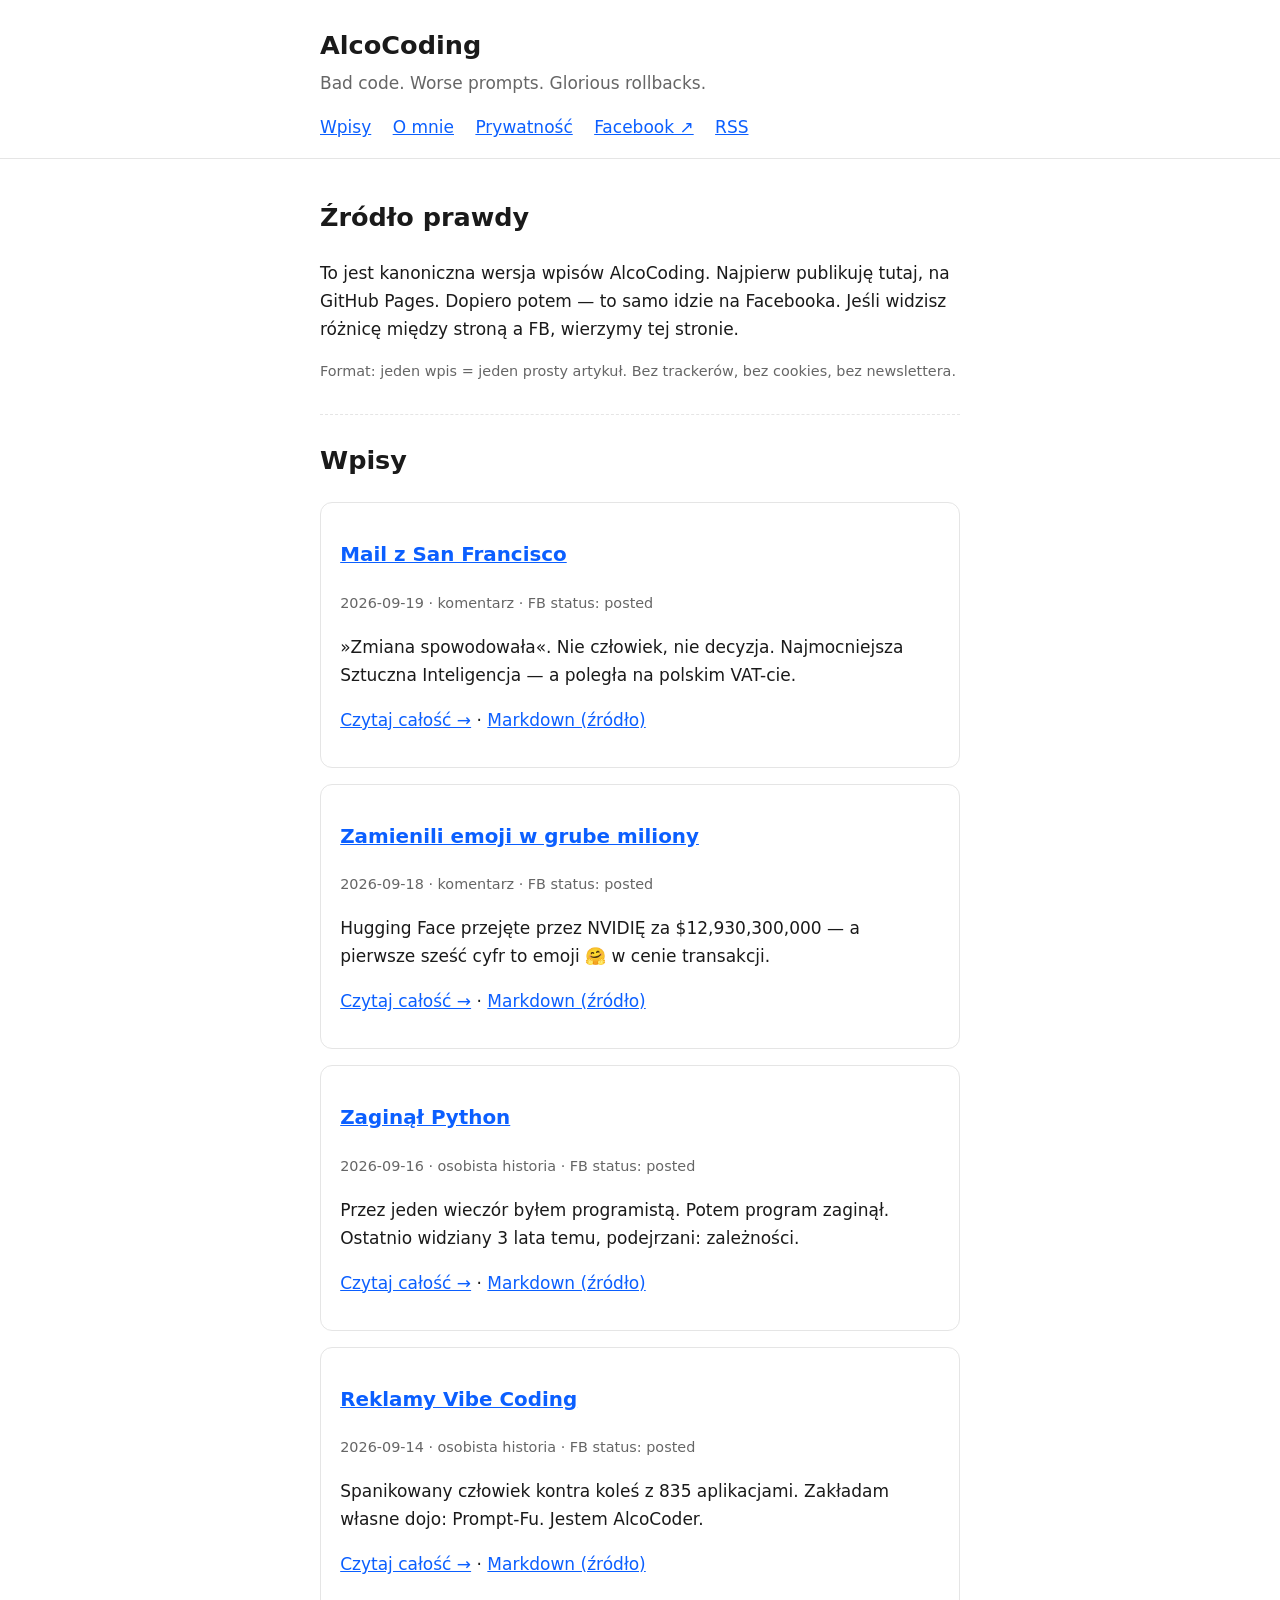
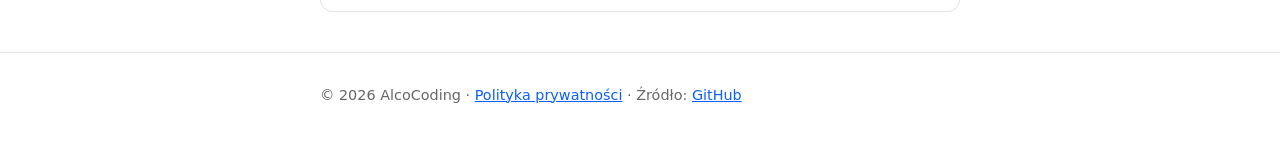
==== index.html @ 1a088f19 "AlcoCoding: zrodlo prawdy — 4 wpisy, szablon, polityka prywatnosci" ====
<!doctype html>
<html lang="pl">
<head>
  <meta charset="utf-8">
  <meta name="viewport" content="width=device-width, initial-scale=1">
  <title>AlcoCoding — Bad code. Worse prompts. Glorious rollbacks.</title>
  <meta name="description" content="AlcoCoding — źródło prawdy. Wpisy publikowane najpierw tutaj, potem na Facebooku. Vibe coding, Prompt-Fu, deploye i rollbacki.">
  <link rel="stylesheet" href="style.css">
  <link rel="alternate" type="application/rss+xml" title="AlcoCoding RSS" href="feed.xml">
</head>
<body>
<header class="site-header">
  <div class="wrap">
    <a class="brand" href="index.html">AlcoCoding</a>
    <p class="tagline">Bad code. Worse prompts. Glorious rollbacks.</p>
    <nav>
      <a href="index.html" aria-current="page">Wpisy</a>
      <a href="o-mnie.html">O mnie</a>
      <a href="privacy.html">Prywatność</a>
      <a href="https://www.facebook.com/AlcoCoding" rel="me noopener">Facebook ↗</a>
      <a href="feed.xml">RSS</a>
    </nav>
  </div>
</header>

<main class="wrap">
  <section class="intro">
    <h1>Źródło prawdy</h1>
    <p>To jest kanoniczna wersja wpisów AlcoCoding. Najpierw publikuję tutaj, na GitHub Pages. Dopiero potem — to samo idzie na Facebooka. Jeśli widzisz różnicę między stroną a FB, wierzymy tej stronie.</p>
    <p class="meta">Format: jeden wpis = jeden prosty artykuł. Bez trackerów, bez cookies, bez newslettera.</p>
  </section>

  <section id="lista-wpisow" aria-live="polite">
    <h2>Wpisy</h2>
    <div id="posts">Ładowanie…</div>
    <noscript>
      <ul>
        <li><a href="posts/2026-09-19-mail-z-san-francisco.html">Mail z San Francisco</a> <time>2026-09-19</time></li>
        <li><a href="posts/2026-09-18-emoji-w-grube-miliony.html">Zamienili emoji w grube miliony</a> <time>2026-09-18</time></li>
        <li><a href="posts/2026-09-16-zaginal-python.html">Zaginął Python</a> <time>2026-09-16</time></li>
        <li><a href="posts/2026-09-14-reklamy-vibe-coding.html">Reklamy Vibe Coding</a> <time>2026-09-14</time></li>
      </ul>
    </noscript>
  </section>
</main>

<footer class="site-footer">
  <div class="wrap">
    <p>© <span id="rok"></span> AlcoCoding · <a href="privacy.html">Polityka prywatności</a> · Źródło: <a href="https://github.com/AlcoCodingAI/AlcoCodingAI.github.io">GitHub</a></p>
  </div>
</footer>

<script>
fetch('posts/posts.json').then(r => r.json()).then(data => {
  document.getElementById('rok').textContent = new Date().getFullYear();
  const box = document.getElementById('posts');
  box.innerHTML = data.map(p => `
    <article class="card">
      <h3><a href="${p.url}">${p.title}</a></h3>
      <p class="meta"><time datetime="${p.date}">${p.date}</time> · ${p.genre} · FB status: ${p.fb_status}</p>
      <p>${p.excerpt}</p>
      <p><a href="${p.url}">Czytaj całość →</a> · <a href="${p.md}">Markdown (źródło)</a></p>
    </article>`).join('');
}).catch(() => {
  document.getElementById('posts').innerHTML = '<p>Nie udało się wczytać listy. Skorzystaj z linków poniżej (noscript).</p>';
  document.getElementById('rok').textContent = new Date().getFullYear();
});
</script>
</body>
</html>
---- style.css ----
:root { color-scheme: light dark; --max: 42rem; --fg: #1a1a1a; --bg: #fff; --muted: #666; --line: #e5e5e5; --link: #0b5fff; }
@media (prefers-color-scheme: dark) { :root { --fg: #eaeaea; --bg: #111; --muted: #aaa; --line: #2a2a2a; --link: #7aa2ff; } }
* { box-sizing: border-box; }
body { margin: 0; font: 17px/1.65 system-ui, -apple-system, "Segoe UI", Roboto, sans-serif; color: var(--fg); background: var(--bg); }
.wrap { max-width: var(--max); margin: 0 auto; padding: 0 1rem; }
.site-header { border-bottom: 1px solid var(--line); padding: 1.5rem 0 1rem; }
.brand { font-size: 1.6rem; font-weight: 800; text-decoration: none; color: inherit; }
.tagline { margin: .2rem 0 1rem; color: var(--muted); }
nav a { margin-right: 1rem; }
a { color: var(--link); }
.meta { color: var(--muted); font-size: .9rem; }
.intro { padding: 1rem 0; border-bottom: 1px dashed var(--line); margin-bottom: 1.5rem; }
article.card { border: 1px solid var(--line); border-radius: 12px; padding: 1rem 1.2rem; margin: 1rem 0; }
article.post h1 { line-height: 1.25; }
article.post .punch { font-weight: 700; }
.post-body p { margin: 1em 0; }
hr.punch-break { border: 0; border-top: 1px dashed var(--line); margin: 1.5em 0; }
pre, code { font-family: ui-monospace, Consolas, monospace; }
pre { overflow-x: auto; border: 1px solid var(--line); padding: .8rem; border-radius: 8px; }
.site-footer { border-top: 1px solid var(--line); margin-top: 2.5rem; padding: 1rem 0 2rem; font-size: .9rem; color: var(--muted); }
.fb-note { border-left: 3px solid var(--link); padding: .5rem .8rem; background: rgba(11,95,255,.06); font-size: .9rem; }
figure { margin: 1.5em 0; }
figure img { max-width: 100%; height: auto; border-radius: 12px; border: 1px solid var(--line); }
figcaption { margin-top: .4rem; }
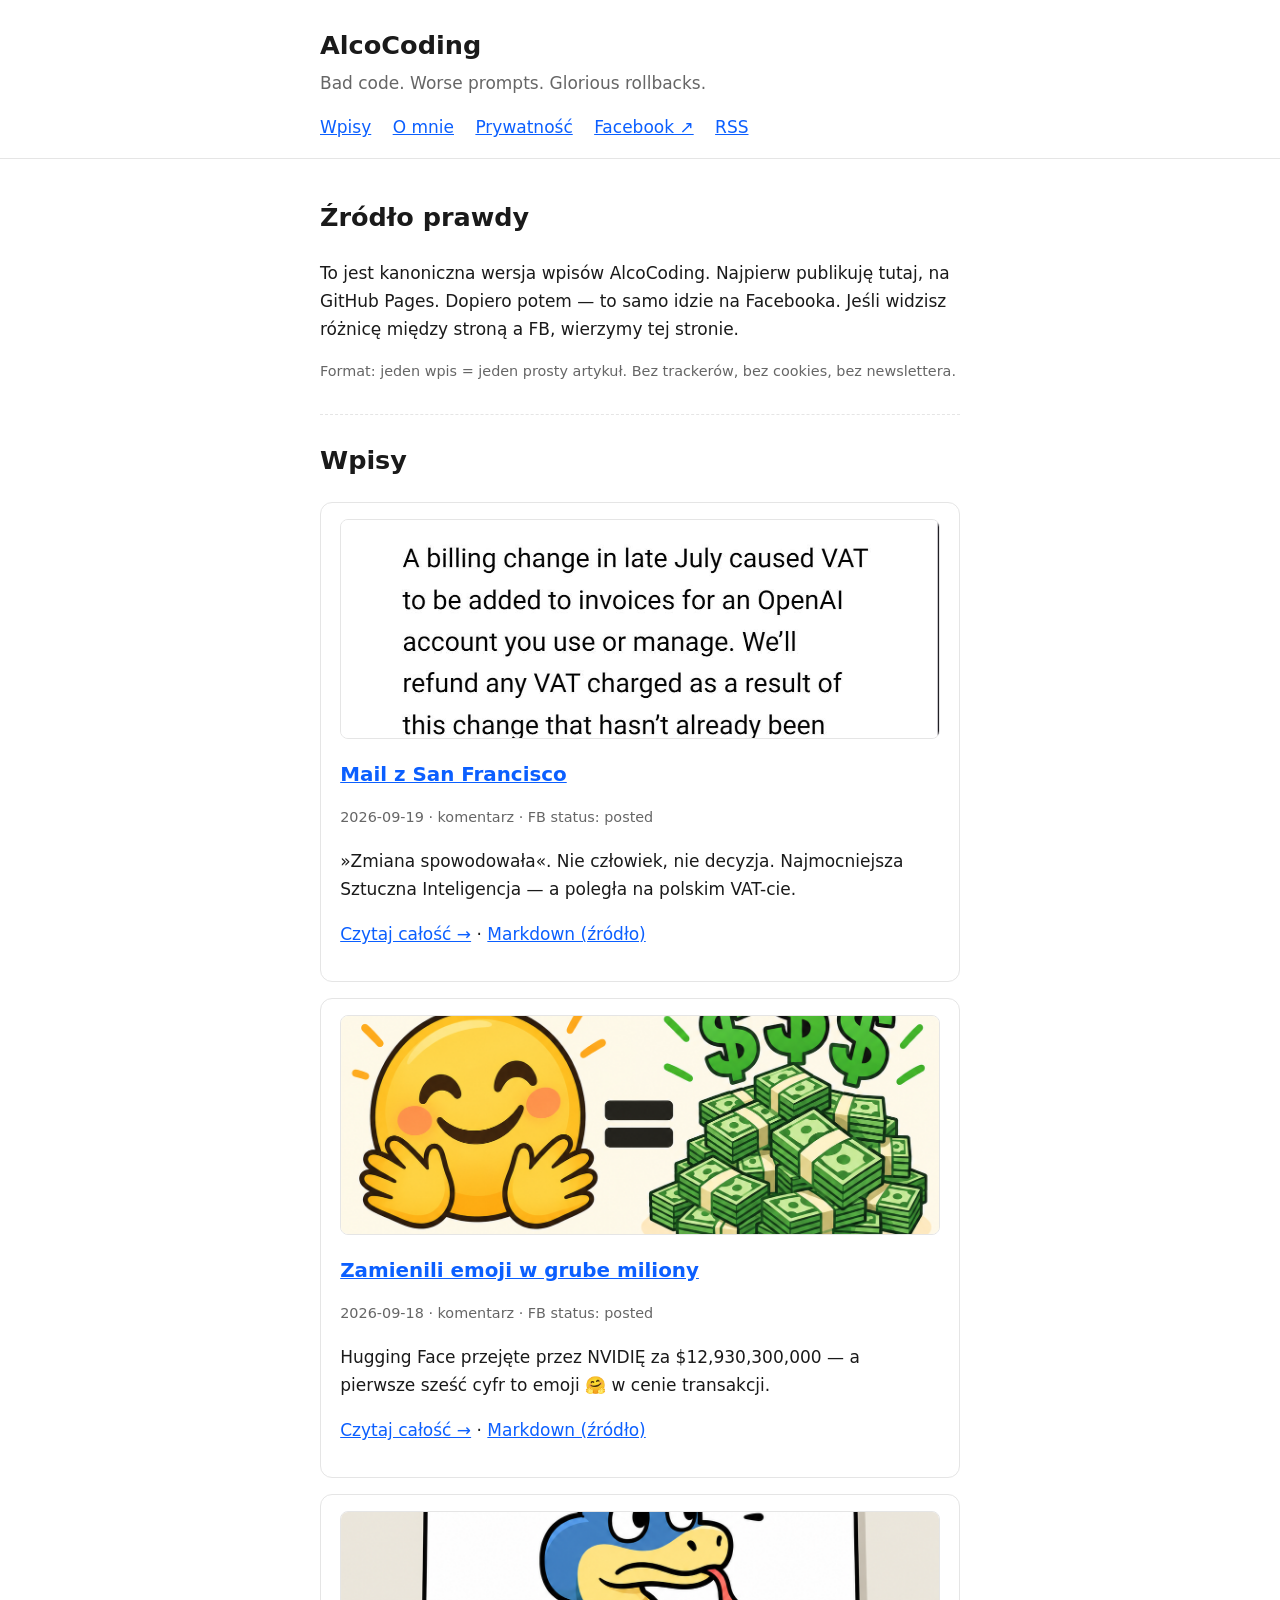
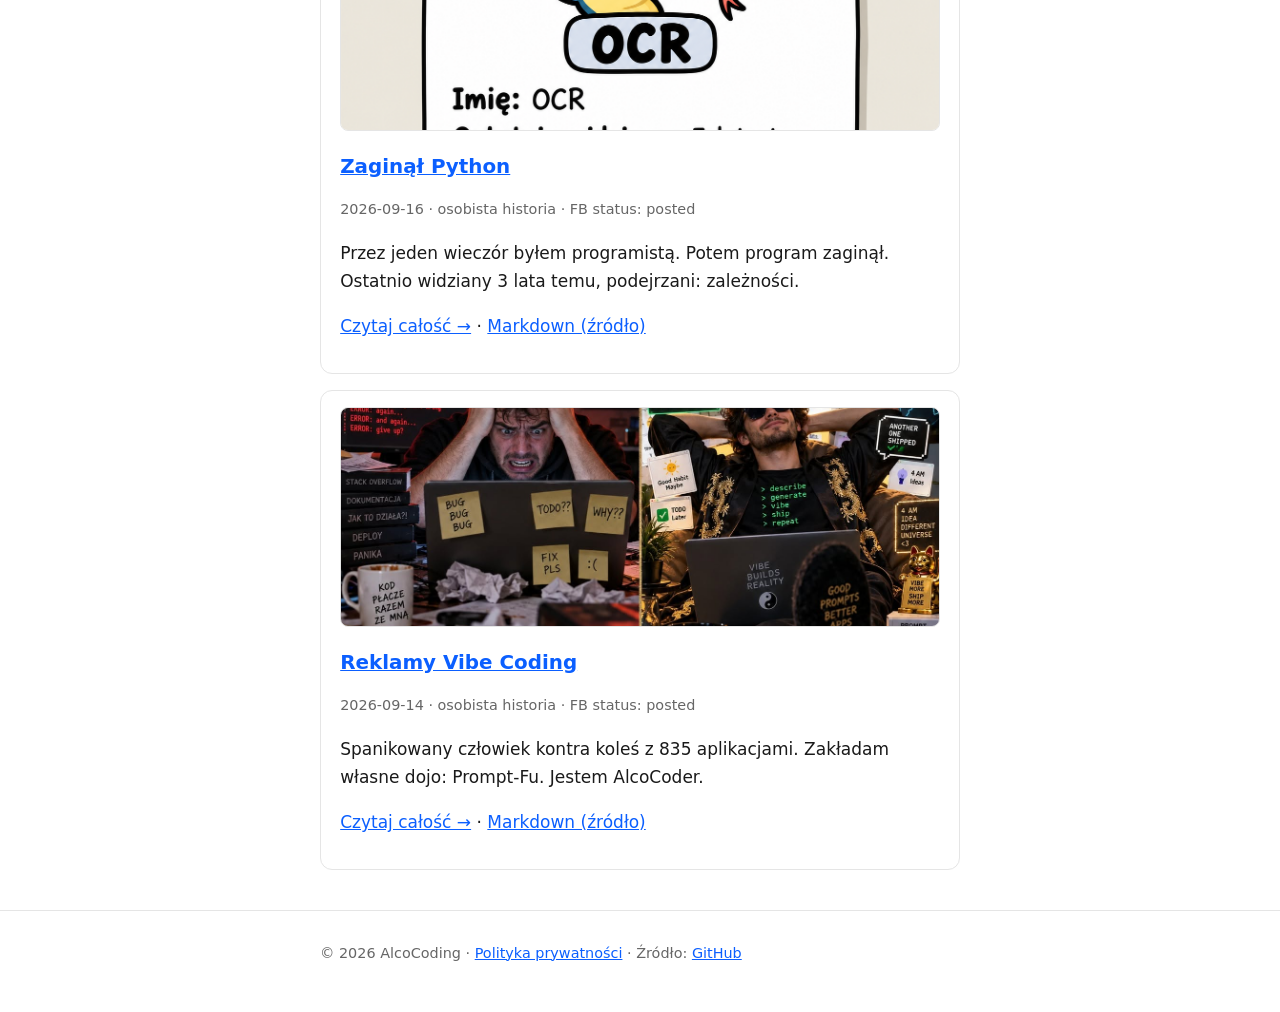
==== commit 5a583147: "AlcoCoding: miniaturki obrazkow wyrozniajacych na liscie wpisow" ====
--- a/index.html
+++ b/index.html
@@ -35,10 +35,12 @@
     <div id="posts">Ładowanie…</div>
     <noscript>
       <ul>
-        <li><a href="posts/2026-09-19-mail-z-san-francisco.html">Mail z San Francisco</a> <time>2026-09-19</time></li>
-        <li><a href="posts/2026-09-18-emoji-w-grube-miliony.html">Zamienili emoji w grube miliony</a> <time>2026-09-18</time></li>
-        <li><a href="posts/2026-09-16-zaginal-python.html">Zaginął Python</a> <time>2026-09-16</time></li>
-        <li><a href="posts/2026-09-14-reklamy-vibe-coding.html">Reklamy Vibe Coding</a> <time>2026-09-14</time></li>
+<!-- WPISY-START -->
+        <li><a href="posts/2026-09-19-mail-z-san-francisco.html"><img class="thumb" src="images/2026-09-19-mail-z-san-francisco-1.jpg" alt="" loading="lazy">Mail z San Francisco</a> <time>2026-09-19</time></li>
+        <li><a href="posts/2026-09-18-emoji-w-grube-miliony.html"><img class="thumb" src="images/2026-09-18-emoji-w-grube-miliony.png" alt="" loading="lazy">Zamienili emoji w grube miliony</a> <time>2026-09-18</time></li>
+        <li><a href="posts/2026-09-16-zaginal-python.html"><img class="thumb" src="images/2026-09-16-zaginal-python.png" alt="" loading="lazy">Zaginął Python</a> <time>2026-09-16</time></li>
+        <li><a href="posts/2026-09-14-reklamy-vibe-coding.html"><img class="thumb" src="images/2026-09-14-reklamy-vibe-coding.jpg" alt="" loading="lazy">Reklamy Vibe Coding</a> <time>2026-09-14</time></li>
+        <!-- WPISY-END -->
       </ul>
     </noscript>
   </section>
@@ -56,6 +58,7 @@
   const box = document.getElementById('posts');
   box.innerHTML = data.map(p => `
     <article class="card">
+      ${p.image ? `<a href="${p.url}" tabindex="-1" aria-hidden="true"><img class="thumb" src="${p.image}" alt="" loading="lazy"></a>` : ''}
       <h3><a href="${p.url}">${p.title}</a></h3>
       <p class="meta"><time datetime="${p.date}">${p.date}</time> · ${p.genre} · FB status: ${p.fb_status}</p>
       <p>${p.excerpt}</p>
--- a/style.css
+++ b/style.css
@@ -11,6 +11,11 @@
 .meta { color: var(--muted); font-size: .9rem; }
 .intro { padding: 1rem 0; border-bottom: 1px dashed var(--line); margin-bottom: 1.5rem; }
 article.card { border: 1px solid var(--line); border-radius: 12px; padding: 1rem 1.2rem; margin: 1rem 0; }
+article.card img.thumb { width: 100%; height: 220px; object-fit: cover; border-radius: 8px; border: 1px solid var(--line); display: block; }
+article.card h3 { margin-bottom: .2rem; }
+noscript li { margin: .8rem 0; list-style: none; }
+noscript li img.thumb { width: 120px; height: 80px; object-fit: cover; border-radius: 6px; border: 1px solid var(--line); vertical-align: middle; margin-right: .6rem; }
+noscript ul { padding-left: 0; }
 article.post h1 { line-height: 1.25; }
 article.post .punch { font-weight: 700; }
 .post-body p { margin: 1em 0; }
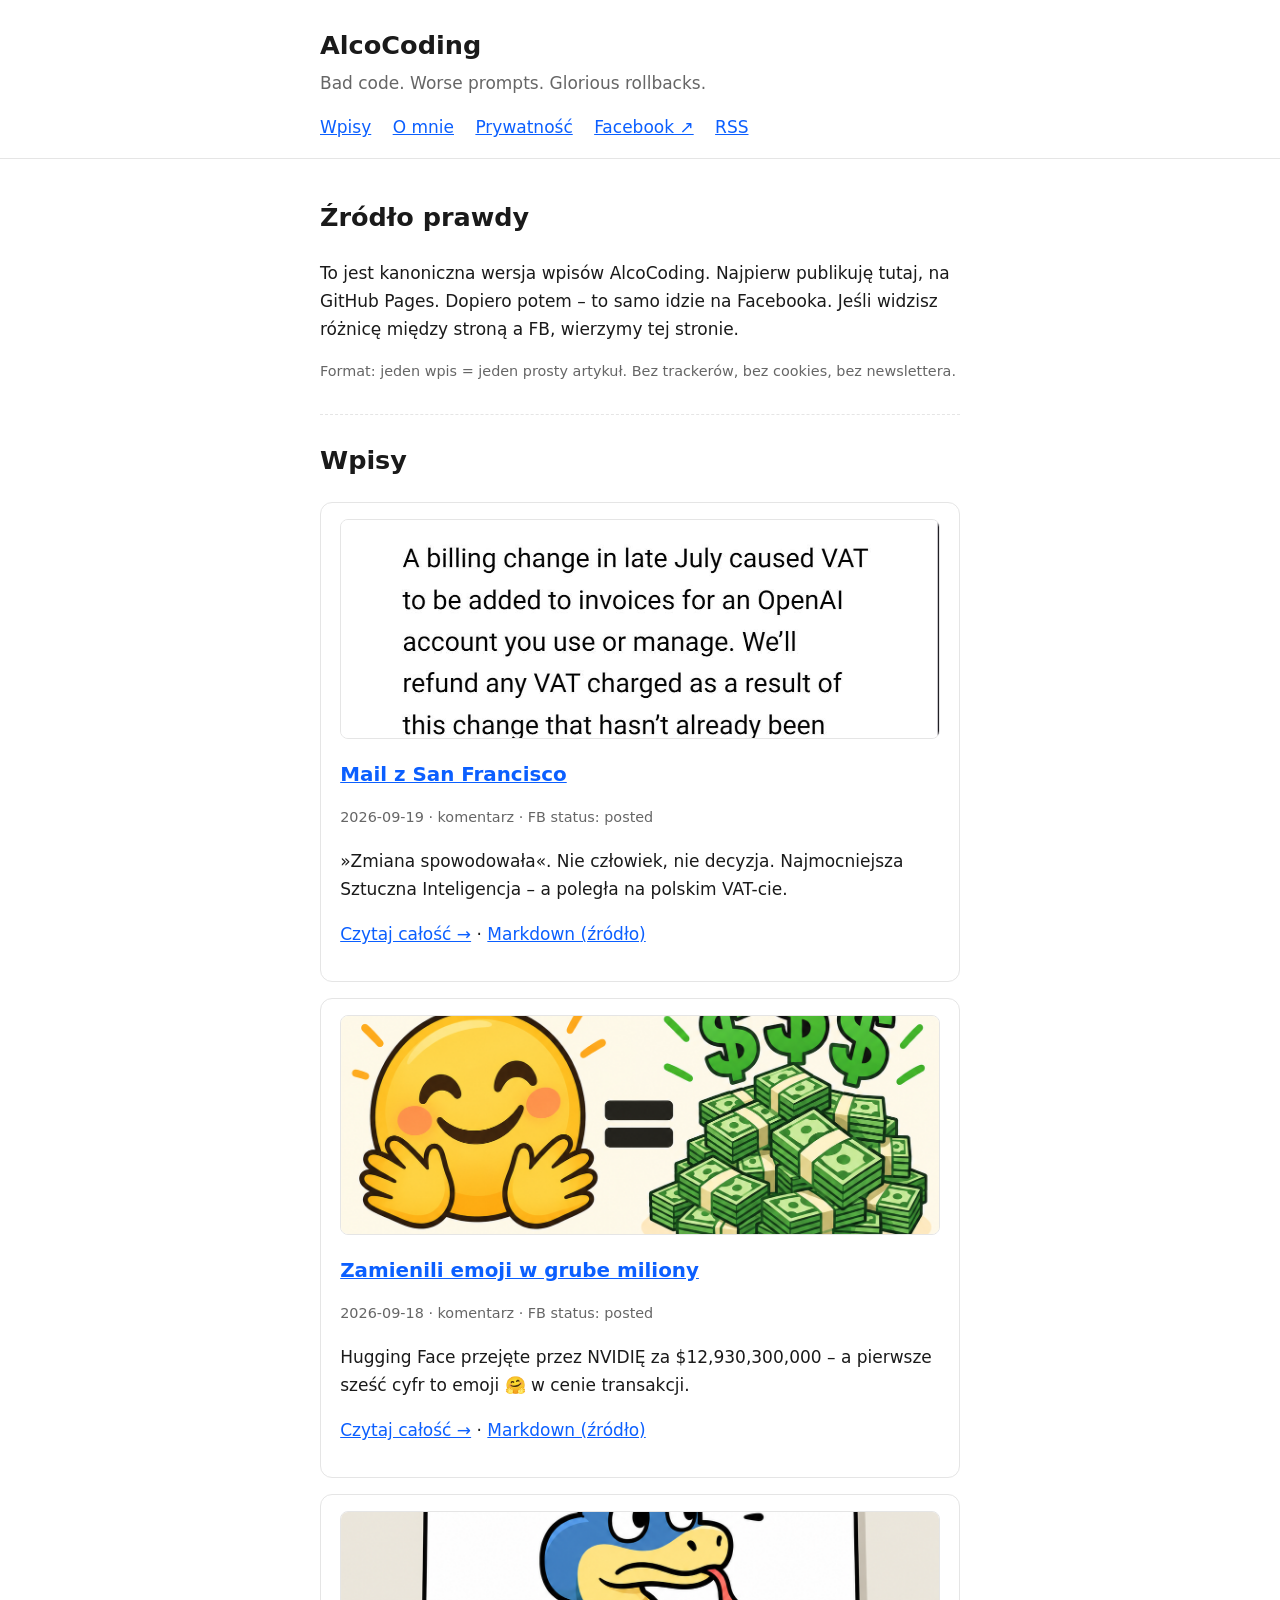
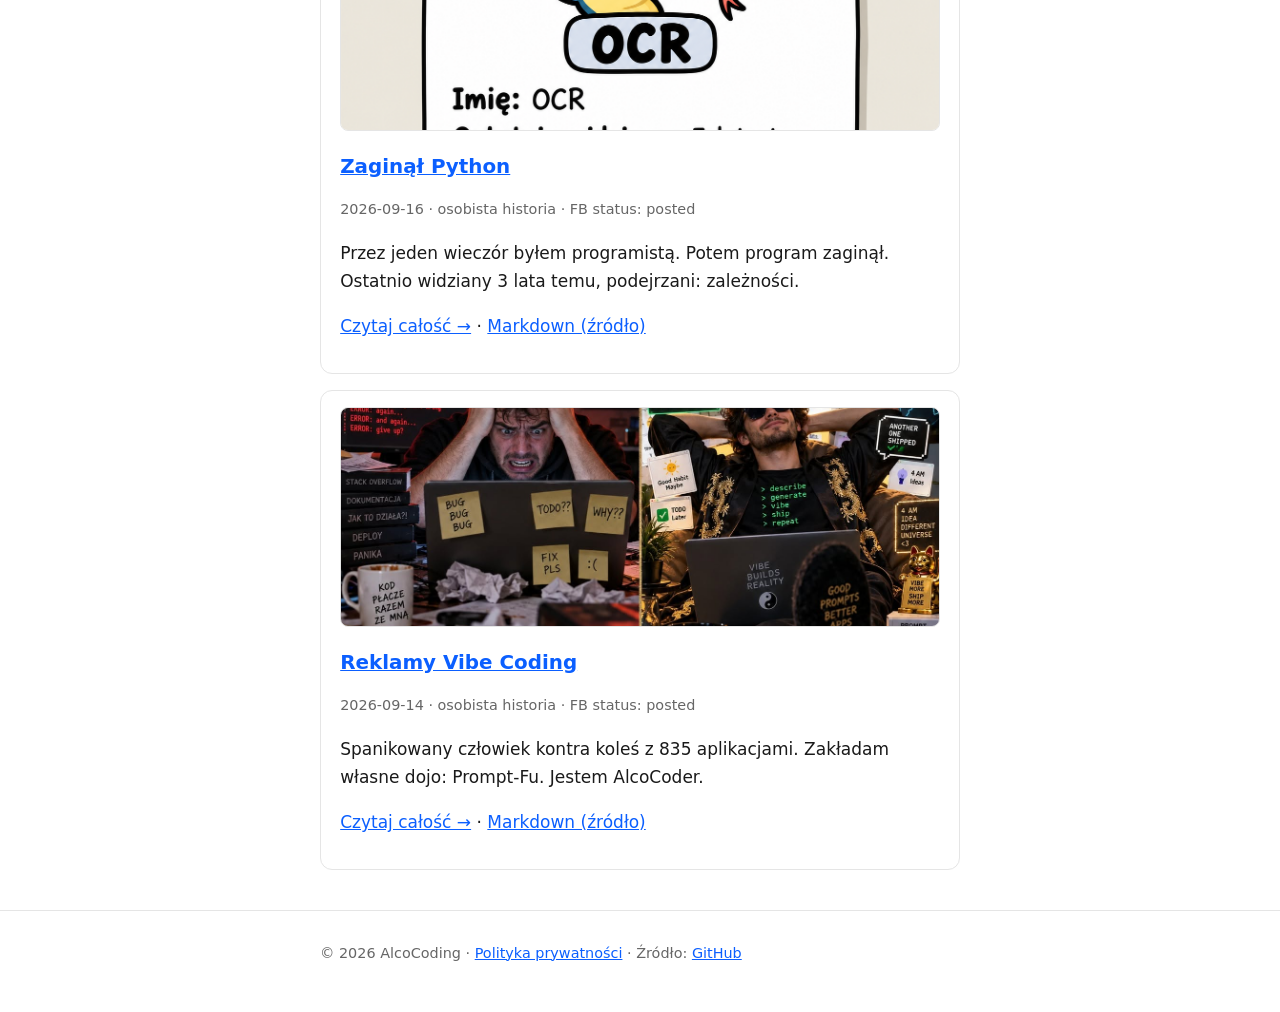
==== commit 84d7159c: "AlcoCoding: ZASADA bez em-dash (U+2014), wszedzie polpauza (U+2013)" ====
--- a/index.html
+++ b/index.html
@@ -3,8 +3,8 @@
 <head>
   <meta charset="utf-8">
   <meta name="viewport" content="width=device-width, initial-scale=1">
-  <title>AlcoCoding — Bad code. Worse prompts. Glorious rollbacks.</title>
-  <meta name="description" content="AlcoCoding — źródło prawdy. Wpisy publikowane najpierw tutaj, potem na Facebooku. Vibe coding, Prompt-Fu, deploye i rollbacki.">
+  <title>AlcoCoding – Bad code. Worse prompts. Glorious rollbacks.</title>
+  <meta name="description" content="AlcoCoding – źródło prawdy. Wpisy publikowane najpierw tutaj, potem na Facebooku. Vibe coding, Prompt-Fu, deploye i rollbacki.">
   <link rel="stylesheet" href="style.css">
   <link rel="alternate" type="application/rss+xml" title="AlcoCoding RSS" href="feed.xml">
 </head>
@@ -26,7 +26,7 @@
 <main class="wrap">
   <section class="intro">
     <h1>Źródło prawdy</h1>
-    <p>To jest kanoniczna wersja wpisów AlcoCoding. Najpierw publikuję tutaj, na GitHub Pages. Dopiero potem — to samo idzie na Facebooka. Jeśli widzisz różnicę między stroną a FB, wierzymy tej stronie.</p>
+    <p>To jest kanoniczna wersja wpisów AlcoCoding. Najpierw publikuję tutaj, na GitHub Pages. Dopiero potem – to samo idzie na Facebooka. Jeśli widzisz różnicę między stroną a FB, wierzymy tej stronie.</p>
     <p class="meta">Format: jeden wpis = jeden prosty artykuł. Bez trackerów, bez cookies, bez newslettera.</p>
   </section>
 
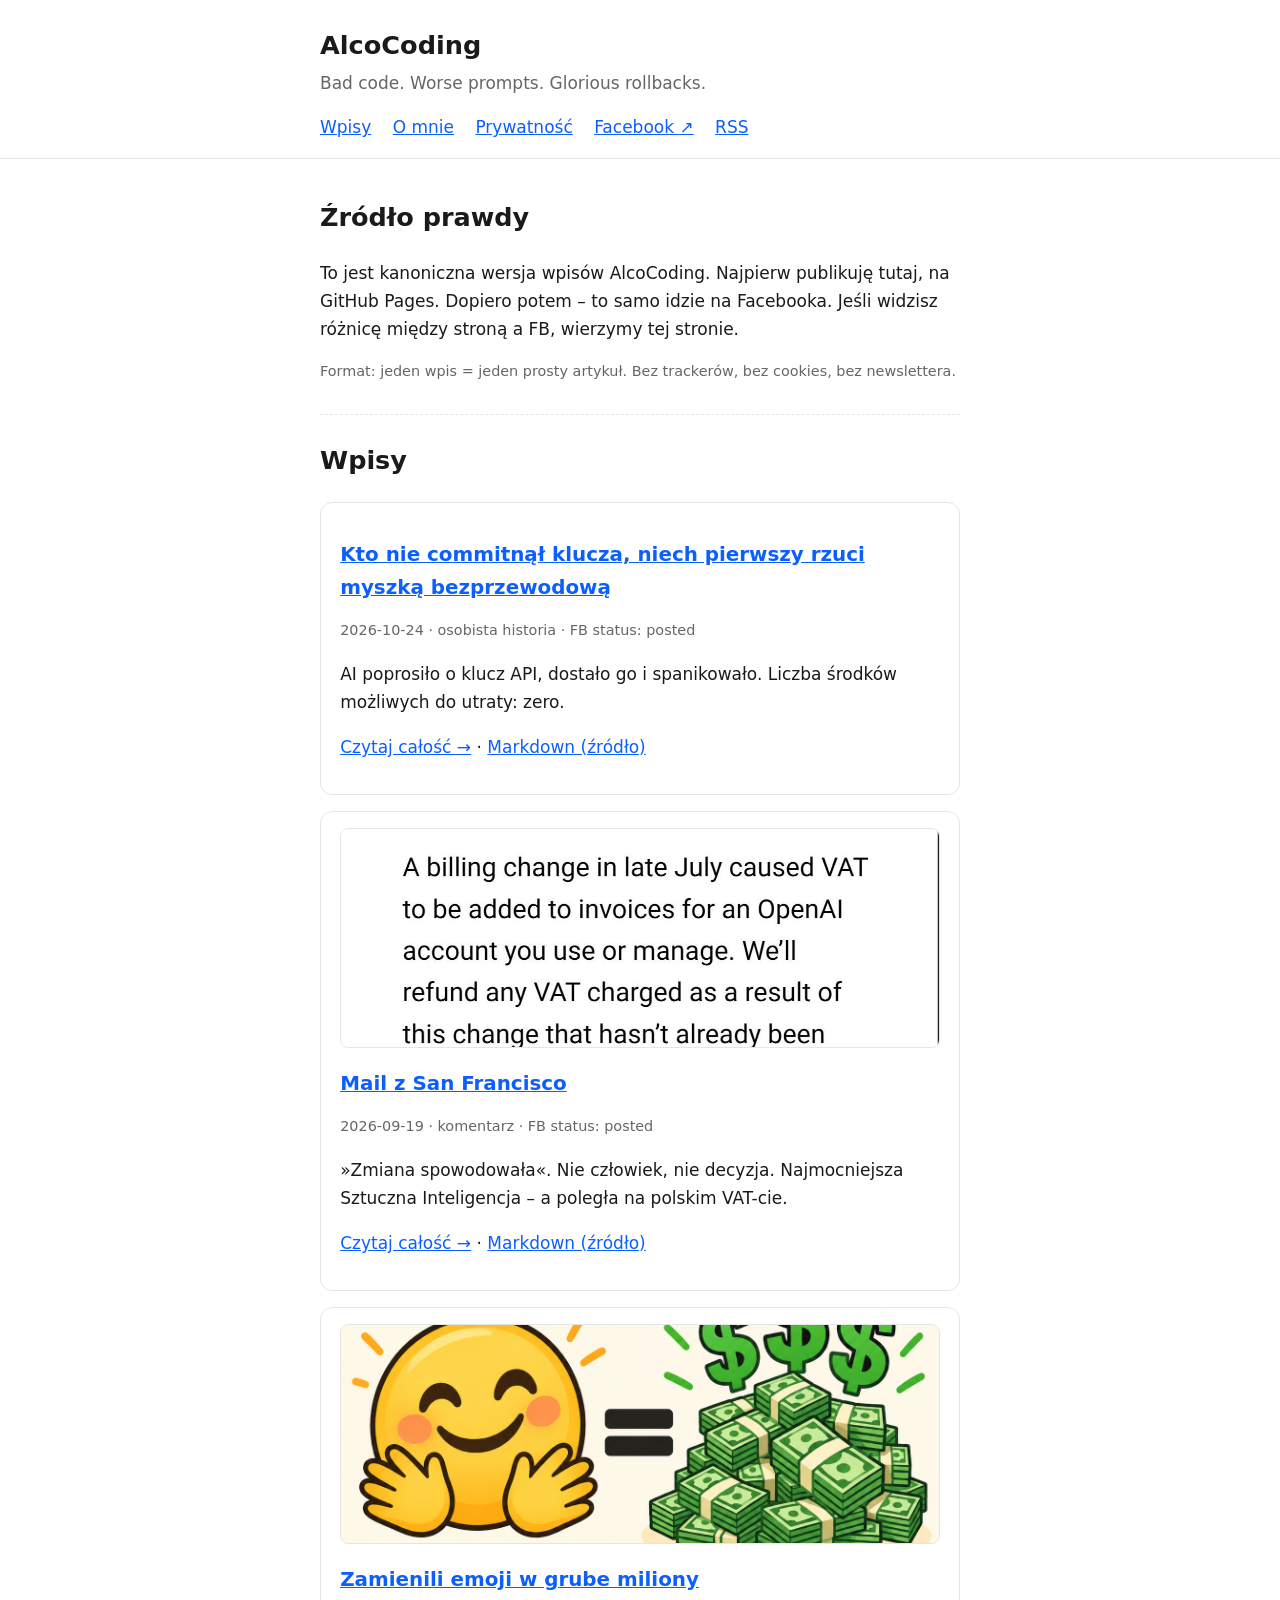
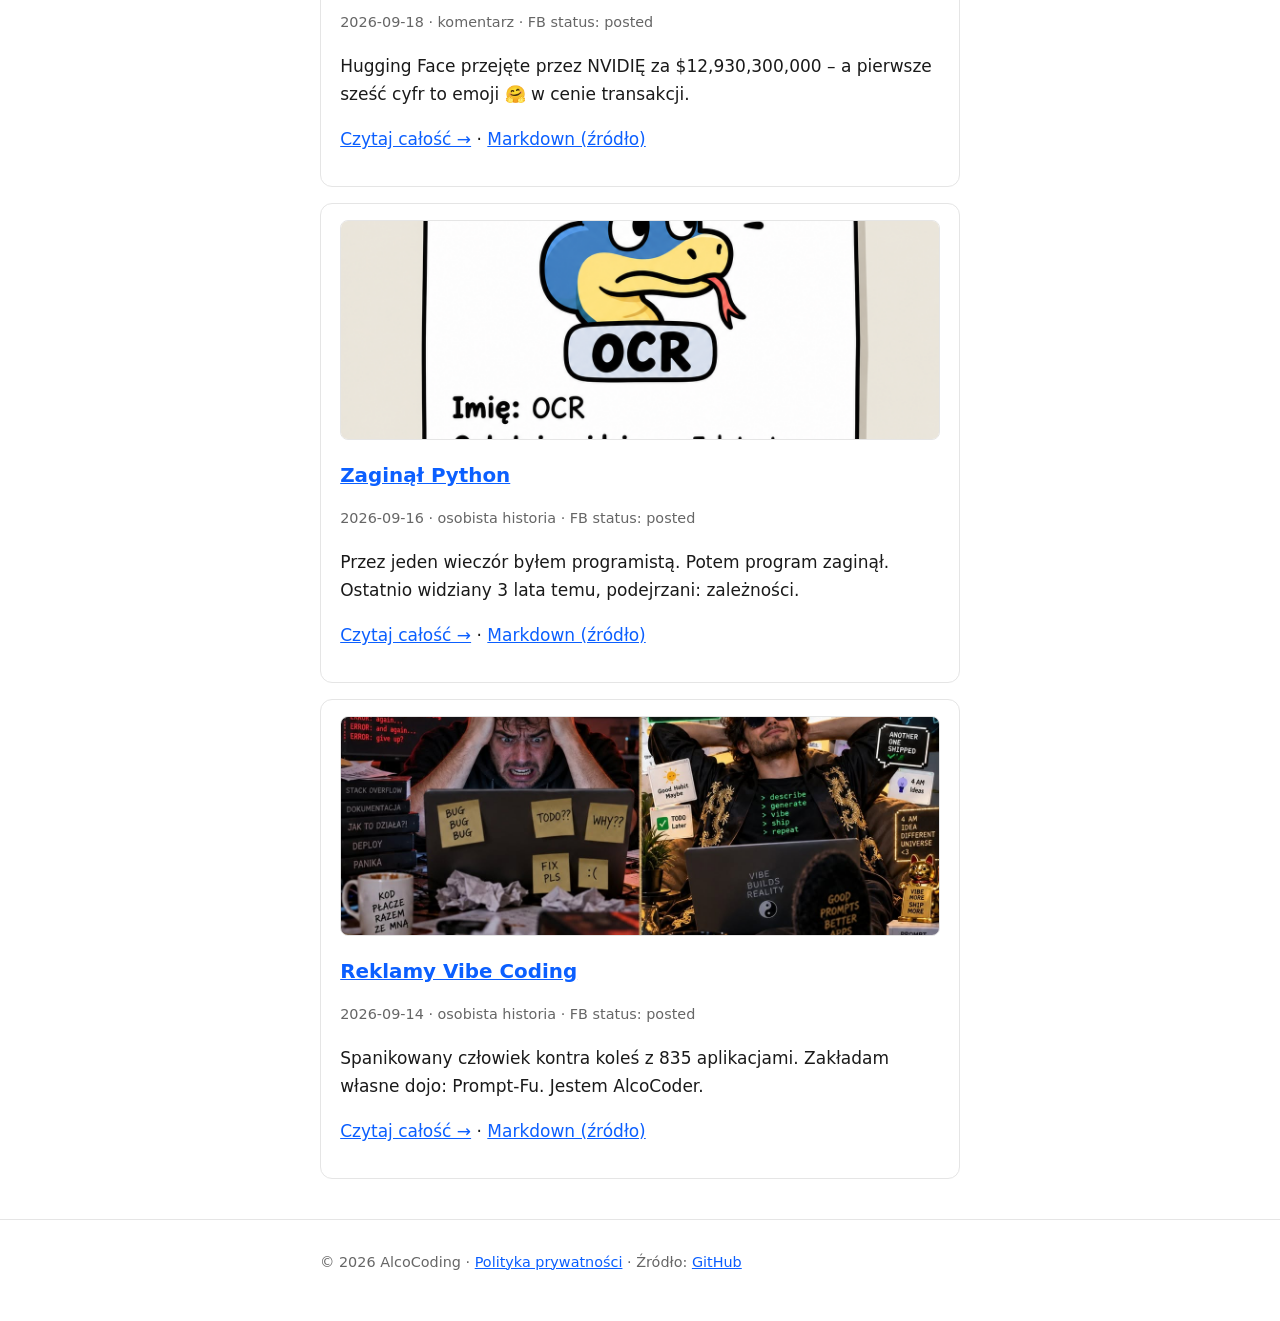
==== commit 552c48c3: "Add Facebook post about API key safety" ====
--- a/index.html
+++ b/index.html
@@ -36,6 +36,7 @@
     <noscript>
       <ul>
 <!-- WPISY-START -->
+        <li><a href="posts/2026-10-24-kto-nie-commitnal-klucza.html">Kto nie commitnął klucza, niech pierwszy rzuci myszką bezprzewodową</a> <time>2026-10-24</time></li>
         <li><a href="posts/2026-09-19-mail-z-san-francisco.html"><img class="thumb" src="images/2026-09-19-mail-z-san-francisco-1.jpg" alt="" loading="lazy">Mail z San Francisco</a> <time>2026-09-19</time></li>
         <li><a href="posts/2026-09-18-emoji-w-grube-miliony.html"><img class="thumb" src="images/2026-09-18-emoji-w-grube-miliony.png" alt="" loading="lazy">Zamienili emoji w grube miliony</a> <time>2026-09-18</time></li>
         <li><a href="posts/2026-09-16-zaginal-python.html"><img class="thumb" src="images/2026-09-16-zaginal-python.png" alt="" loading="lazy">Zaginął Python</a> <time>2026-09-16</time></li>
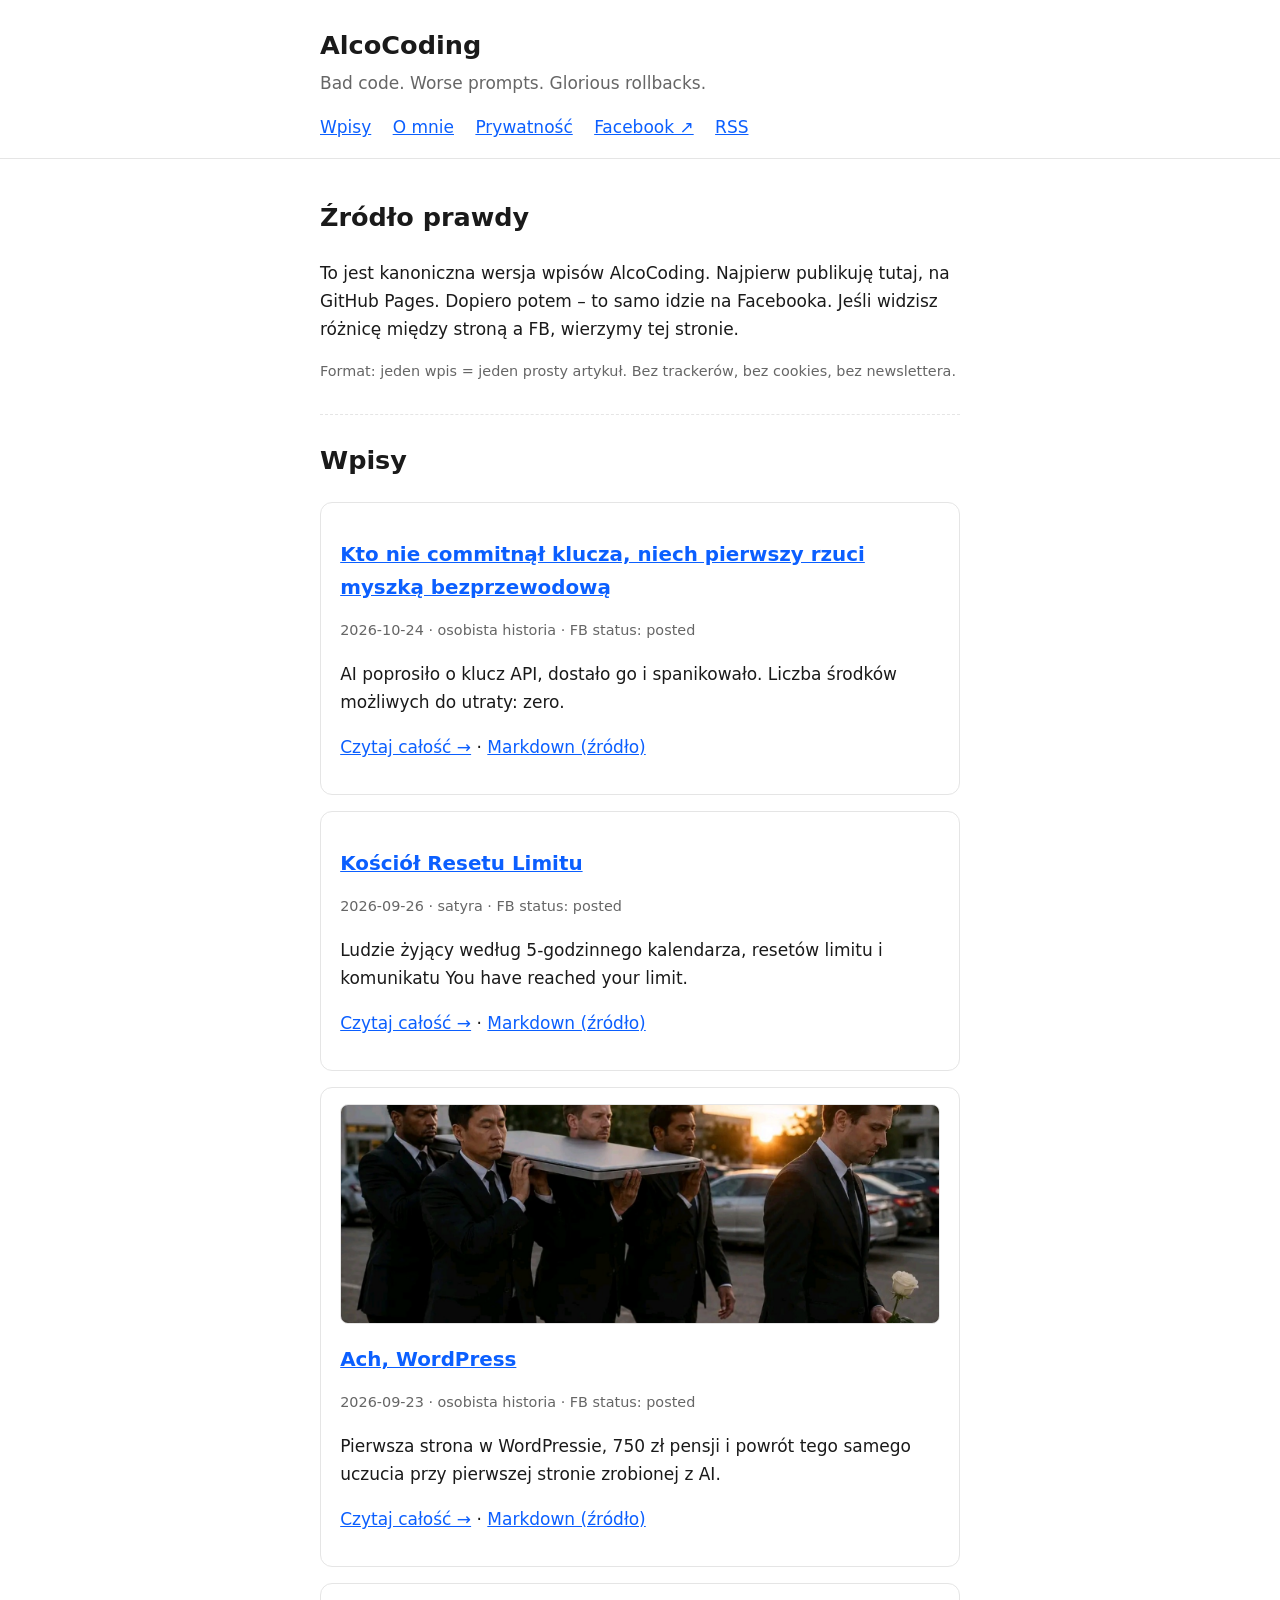
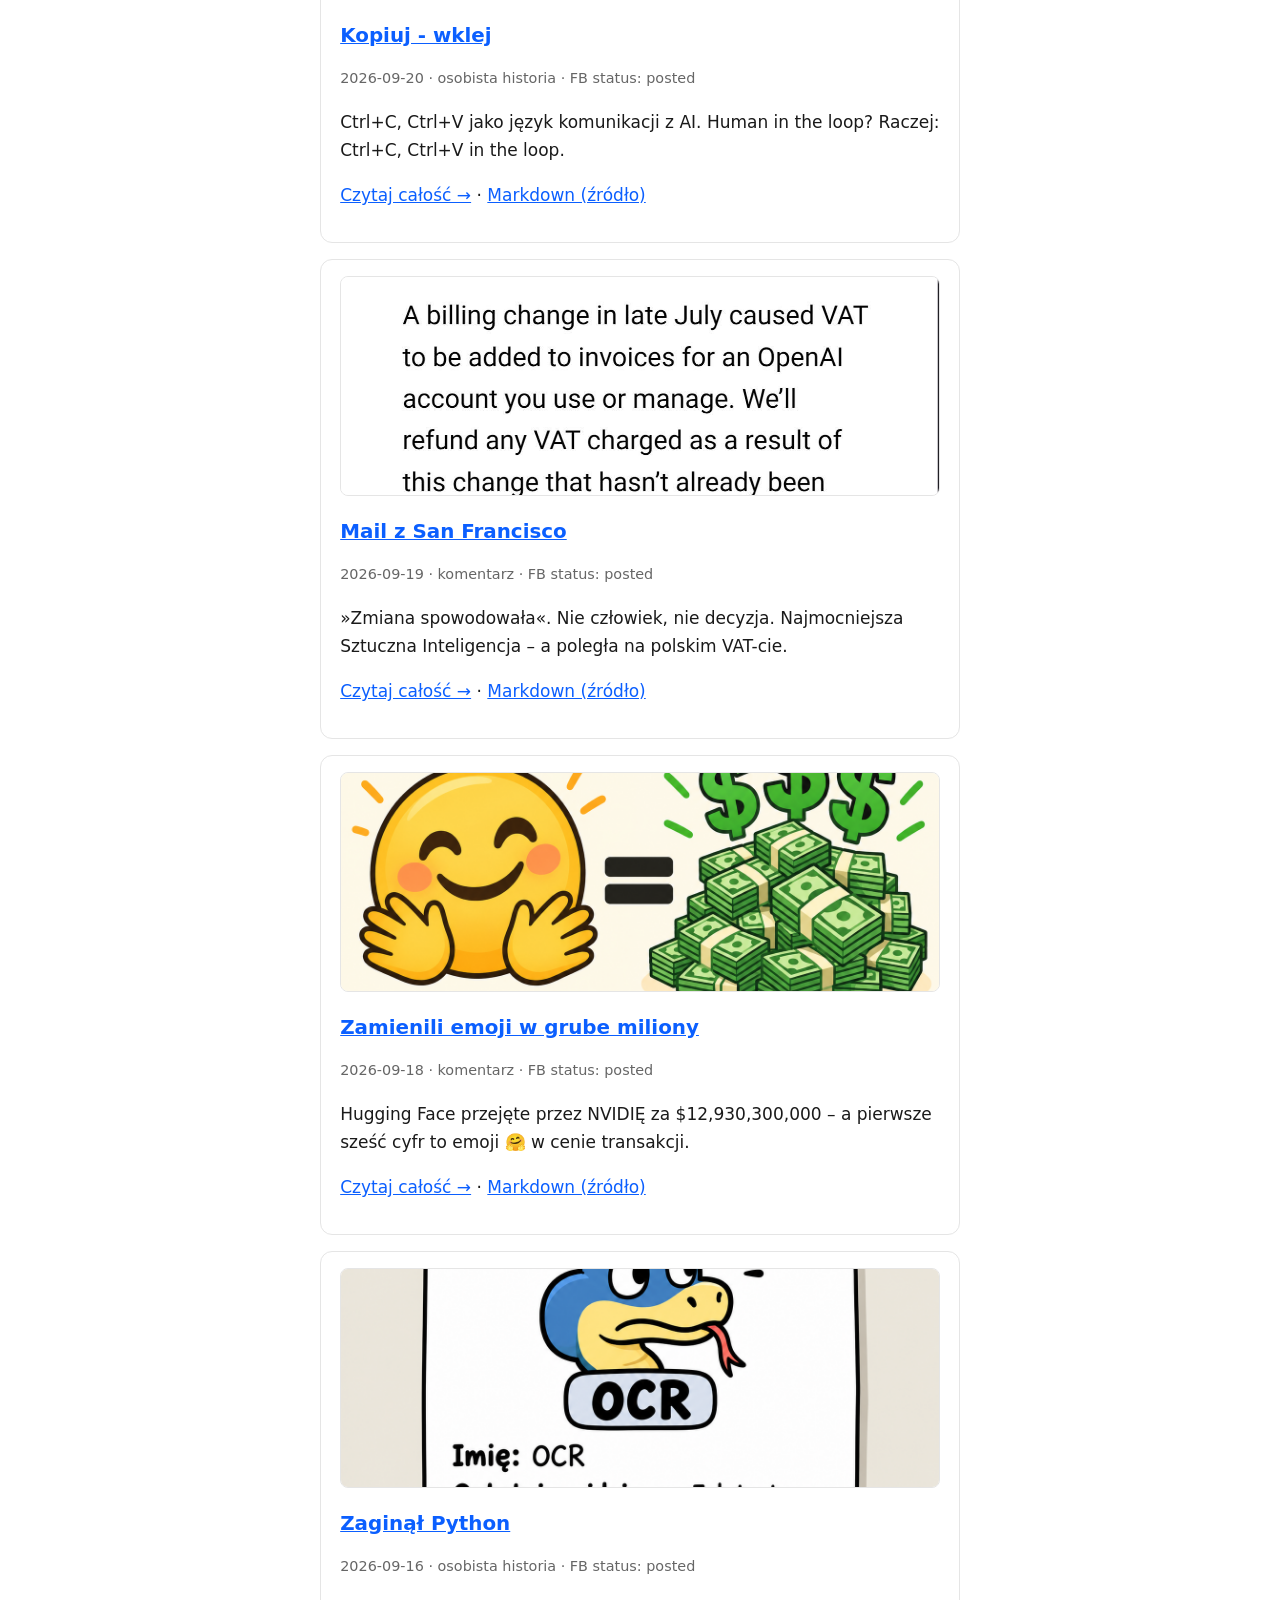
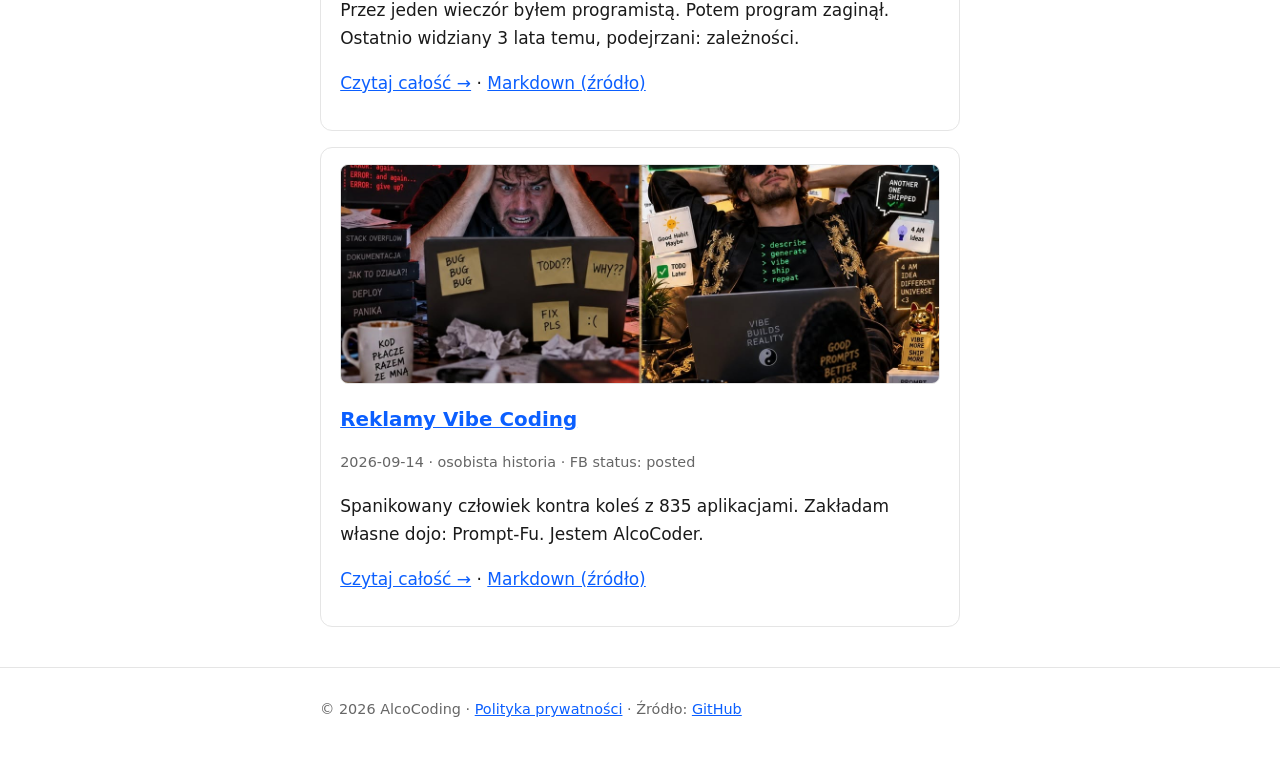
==== commit a0afb8b4: "Add overdue Facebook posts from Sep 20-26" ====
--- a/index.html
+++ b/index.html
@@ -36,6 +36,9 @@
     <noscript>
       <ul>
 <!-- WPISY-START -->
+        <li><a href="posts/2026-09-26-kosciol-resetu-limitu.html">Kościół Resetu Limitu</a> <time>2026-09-26</time></li>
+        <li><a href="posts/2026-09-23-ach-wordpress.html"><img class="thumb" src="images/2026-09-23-ach-wordpress.jpg" alt="" loading="lazy">Ach, WordPress</a> <time>2026-09-23</time></li>
+        <li><a href="posts/2026-09-20-kopiuj-wklej.html">Kopiuj - wklej</a> <time>2026-09-20</time></li>
         <li><a href="posts/2026-10-24-kto-nie-commitnal-klucza.html">Kto nie commitnął klucza, niech pierwszy rzuci myszką bezprzewodową</a> <time>2026-10-24</time></li>
         <li><a href="posts/2026-09-19-mail-z-san-francisco.html"><img class="thumb" src="images/2026-09-19-mail-z-san-francisco-1.jpg" alt="" loading="lazy">Mail z San Francisco</a> <time>2026-09-19</time></li>
         <li><a href="posts/2026-09-18-emoji-w-grube-miliony.html"><img class="thumb" src="images/2026-09-18-emoji-w-grube-miliony.png" alt="" loading="lazy">Zamienili emoji w grube miliony</a> <time>2026-09-18</time></li>
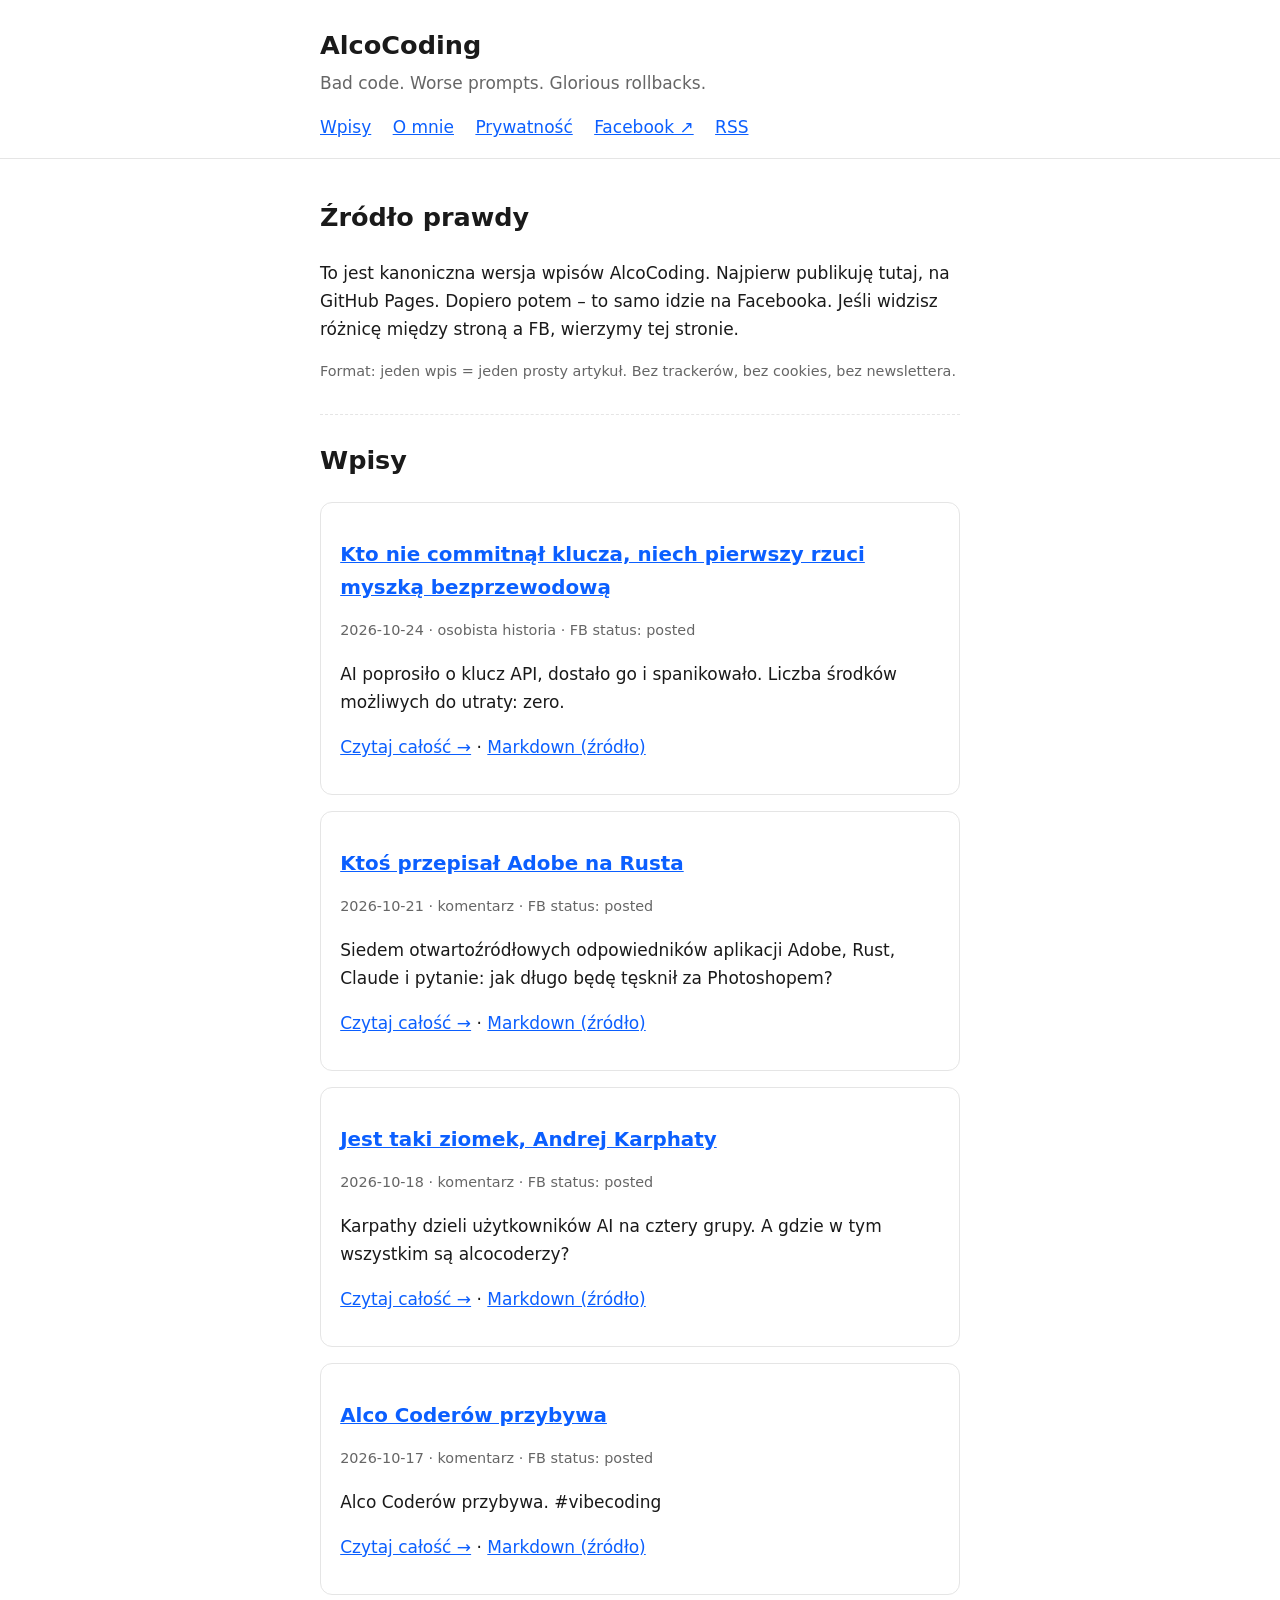
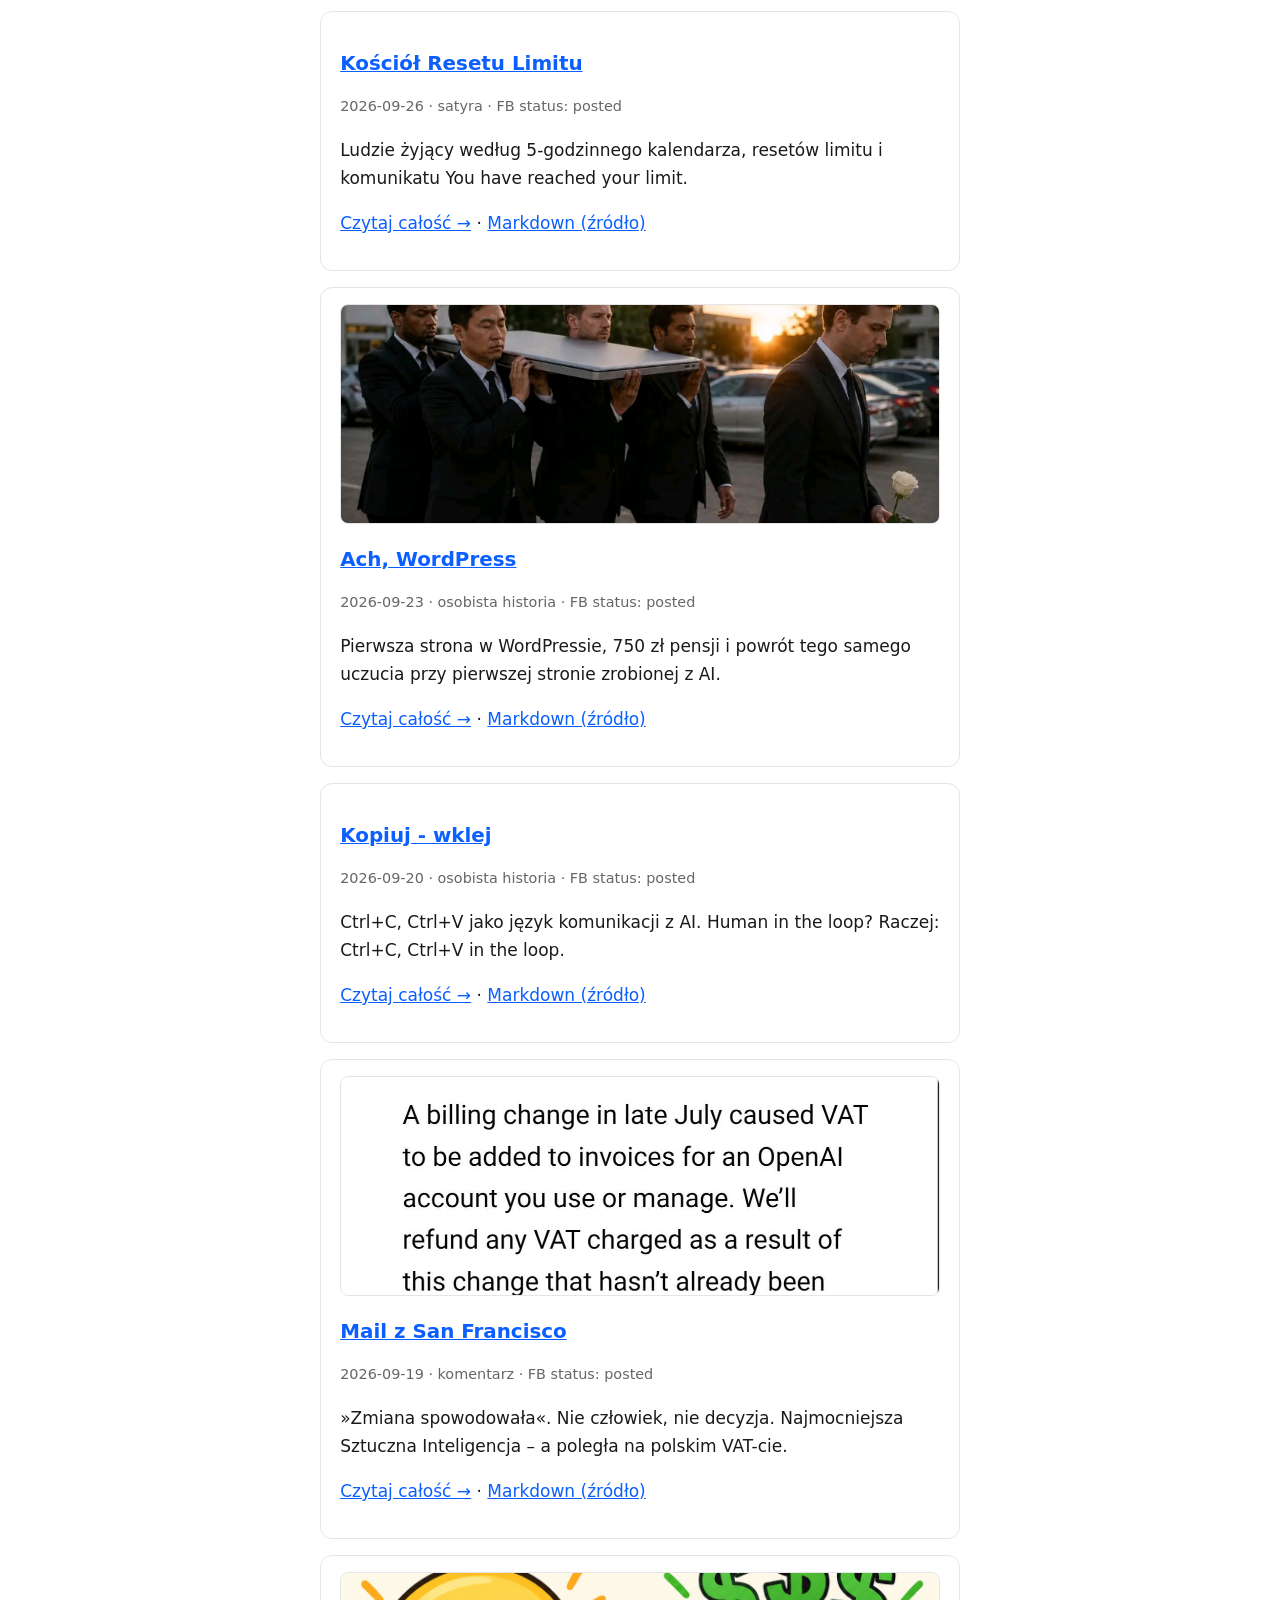
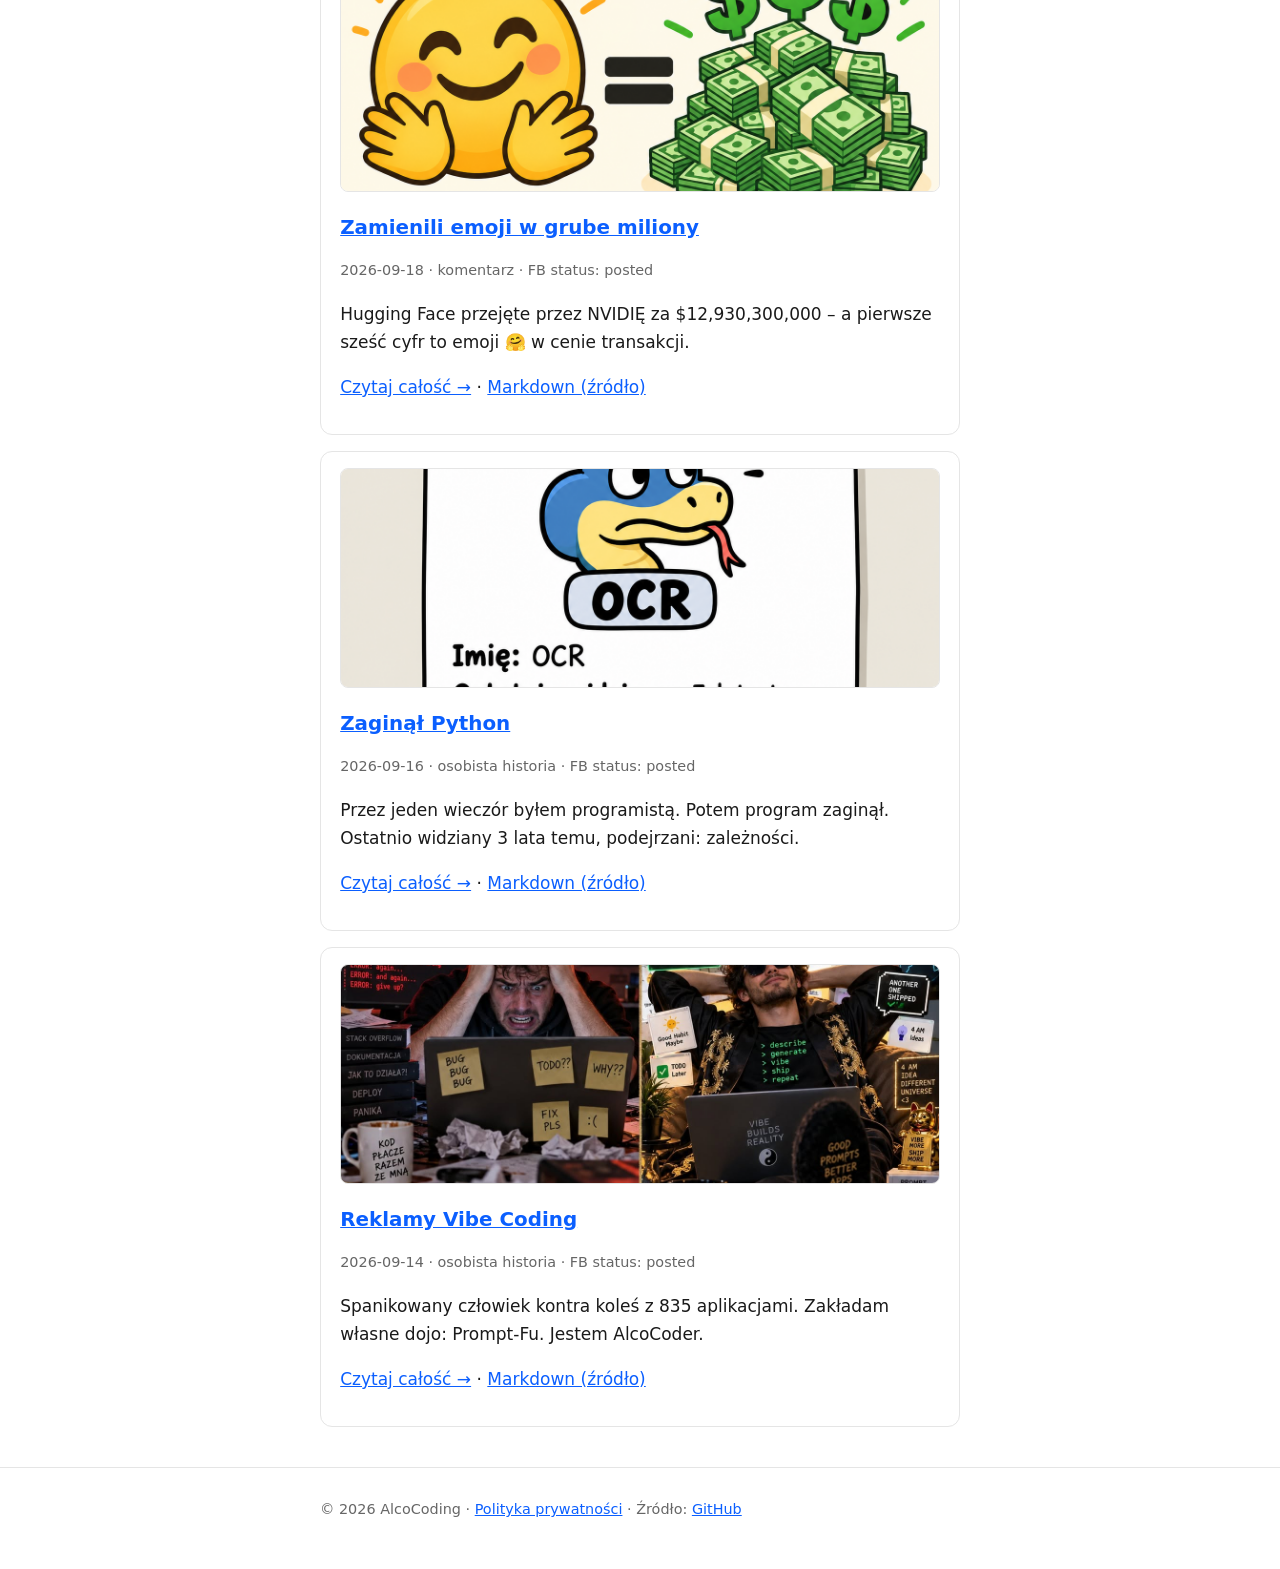
==== commit fc1f5e75: "Add overdue Facebook posts from Oct 17-21" ====
--- a/index.html
+++ b/index.html
@@ -36,10 +36,13 @@
     <noscript>
       <ul>
 <!-- WPISY-START -->
+        <li><a href="posts/2026-10-24-kto-nie-commitnal-klucza.html">Kto nie commitnął klucza, niech pierwszy rzuci myszką bezprzewodową</a> <time>2026-10-24</time></li>
+        <li><a href="posts/2026-10-21-ktos-przepisal-adobe-na-rusta.html">Ktoś przepisał Adobe na Rusta</a> <time>2026-10-21</time></li>
+        <li><a href="posts/2026-10-18-karpathy-i-lejek-ai.html">Jest taki ziomek, Andrej Karphaty</a> <time>2026-10-18</time></li>
+        <li><a href="posts/2026-10-17-alco-coderow-przybywa.html">Alco Coderów przybywa</a> <time>2026-10-17</time></li>
         <li><a href="posts/2026-09-26-kosciol-resetu-limitu.html">Kościół Resetu Limitu</a> <time>2026-09-26</time></li>
         <li><a href="posts/2026-09-23-ach-wordpress.html"><img class="thumb" src="images/2026-09-23-ach-wordpress.jpg" alt="" loading="lazy">Ach, WordPress</a> <time>2026-09-23</time></li>
         <li><a href="posts/2026-09-20-kopiuj-wklej.html">Kopiuj - wklej</a> <time>2026-09-20</time></li>
-        <li><a href="posts/2026-10-24-kto-nie-commitnal-klucza.html">Kto nie commitnął klucza, niech pierwszy rzuci myszką bezprzewodową</a> <time>2026-10-24</time></li>
         <li><a href="posts/2026-09-19-mail-z-san-francisco.html"><img class="thumb" src="images/2026-09-19-mail-z-san-francisco-1.jpg" alt="" loading="lazy">Mail z San Francisco</a> <time>2026-09-19</time></li>
         <li><a href="posts/2026-09-18-emoji-w-grube-miliony.html"><img class="thumb" src="images/2026-09-18-emoji-w-grube-miliony.png" alt="" loading="lazy">Zamienili emoji w grube miliony</a> <time>2026-09-18</time></li>
         <li><a href="posts/2026-09-16-zaginal-python.html"><img class="thumb" src="images/2026-09-16-zaginal-python.png" alt="" loading="lazy">Zaginął Python</a> <time>2026-09-16</time></li>
